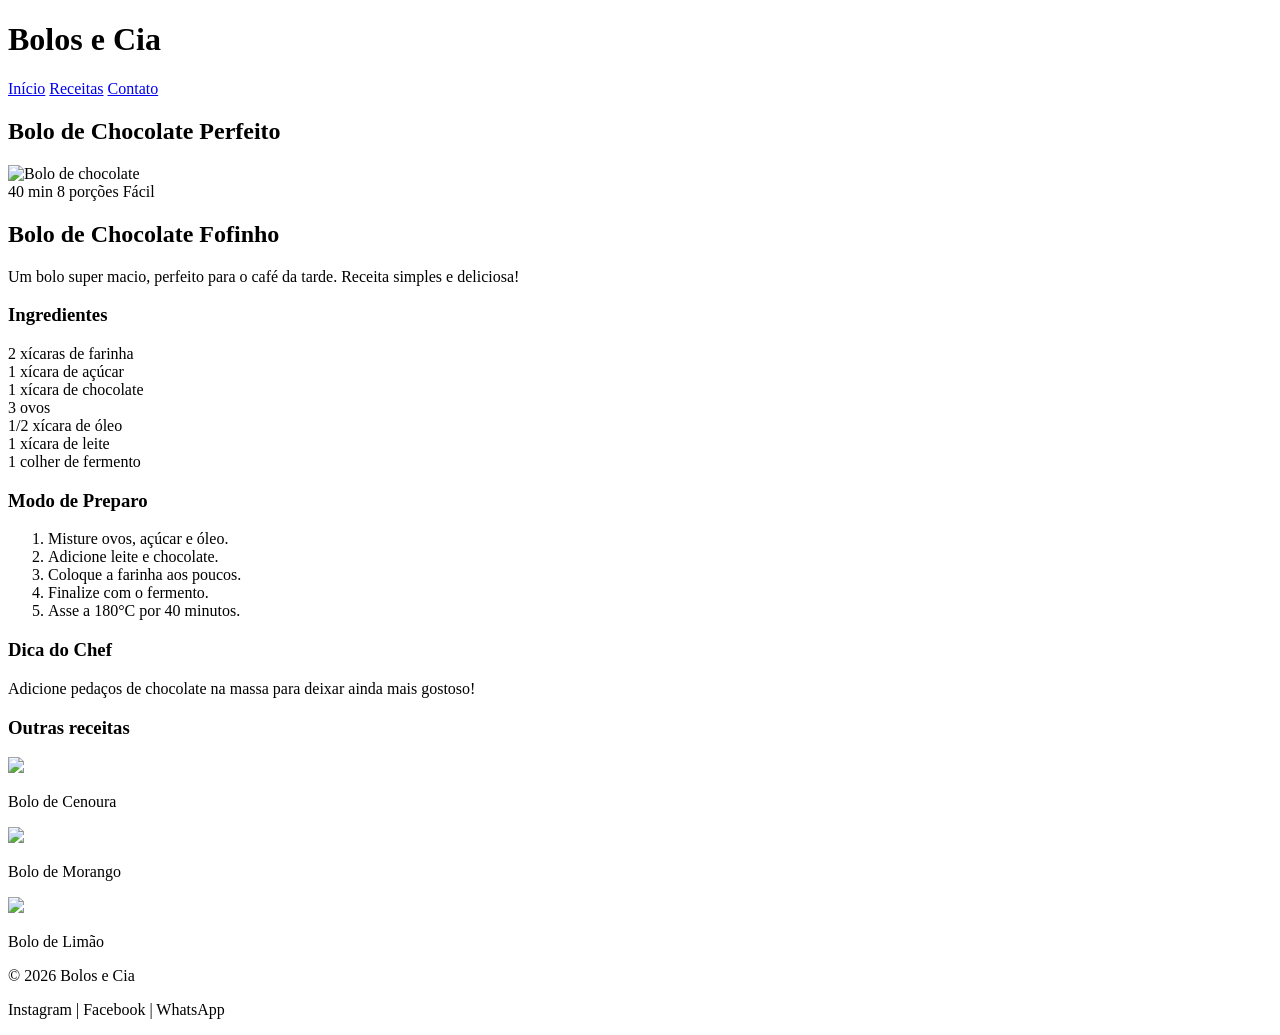
==== bolo chocolate.html @ aef73c98 "Add HTML file for Bolo de Chocolate recipe This file contains the HTML structure for a chocolate cak" ====
<!DOCTYPE html>
<html lang="pt-br">
<head>
    <meta charset="UTF-8">
    <title>Bolo de Chocolate | Bolos e Cia</title>
    <link rel="stylesheet" href="mystyle.css">
    <link href="https://fonts.googleapis.com/css2?family=Playfair+Display:wght@700&family=Poppins:wght@300;400;600&display=swap" rel="stylesheet">
</head>
<body>
    <header class="topo">
        <h1>Bolos e Cia</h1>
        <nav>
            <a href="#">Início</a>
            <a href="#">Receitas</a>
            <a href="#">Contato</a>
        </nav>
    </header>
    <section class="banner">
        <h2>Bolo de Chocolate Perfeito  </h2>
    </section>
    <main class="container">
        <section class="receita">
            <img src= "https://receitasdepanela.com.br/wp-content/uploads/2025/12/BOLO-DE-CHOCOLATE-FOFINHO.jpg" alt="Bolo de chocolate">
            <div class="info-topo">
                <span> 40 min</span>
                <span> 8 porções</span>
                <span> Fácil</span>
            </div>
            <h2>Bolo de Chocolate Fofinho</h2>
            <p class="descricao">
                Um bolo super macio, perfeito para o café da tarde. Receita simples e deliciosa!
            </p>
            <div class="ingredientes">
                <h3> Ingredientes</h3>
                <div class="grid">
                    <div>2 xícaras de farinha</div>
                    <div>1 xícara de açúcar</div>
                    <div>1 xícara de chocolate</div>
                    <div>3 ovos</div>
                    <div>1/2 xícara de óleo</div>
                    <div>1 xícara de leite</div>
                    <div>1 colher de fermento</div>
                </div>
            </div>
            <div class="preparo">
                <h3> Modo de Preparo</h3>
                <ol>
                    <li>Misture ovos, açúcar e óleo.</li>
                    <li>Adicione leite e chocolate.</li>
                    <li>Coloque a farinha aos poucos.</li>
                    <li>Finalize com o fermento.</li>
                    <li>Asse a 180°C por 40 minutos.</li>
                </ol>
            </div>
            <div class="dica">
                <h3> Dica do Chef</h3>
                <p>Adicione pedaços de chocolate na massa para deixar ainda mais gostoso!</p>
            </div>
        </section>
        <section class="relacionadas">
            <h3>Outras receitas</h3>
            <div class="cards">
                <div class="mini-card">
                    <img src="https://recipesblob.oetker.com.br/assets/11ed1b54a18b427ea8e7f7d141f0a34d/1272x764/bolo_cenoura_horizontal.jpg">
                    <p>Bolo de Cenoura</p>
                </div>
                <div class="mini-card">
                    <img src="https://www.sabornamesa.com.br/media/k2/items/cache/24d767ce6c156eb07b1fc26c266211f5_XL.jpg">
                    <p>Bolo de Morango</p>
                </div>
                <div class="mini-card">
                    <img src="https://revistaanamaria.com.br/wp-content/uploads/2022/11/Bolo-de-limao.jpg">
                    <p>Bolo de Limão</p>
                </div>
            </div>
        </section>
    </main>
    <footer>
        <p>© 2026 Bolos e Cia</p>
        <p>Instagram | Facebook | WhatsApp</p>
    </footer>
</body>
</html>
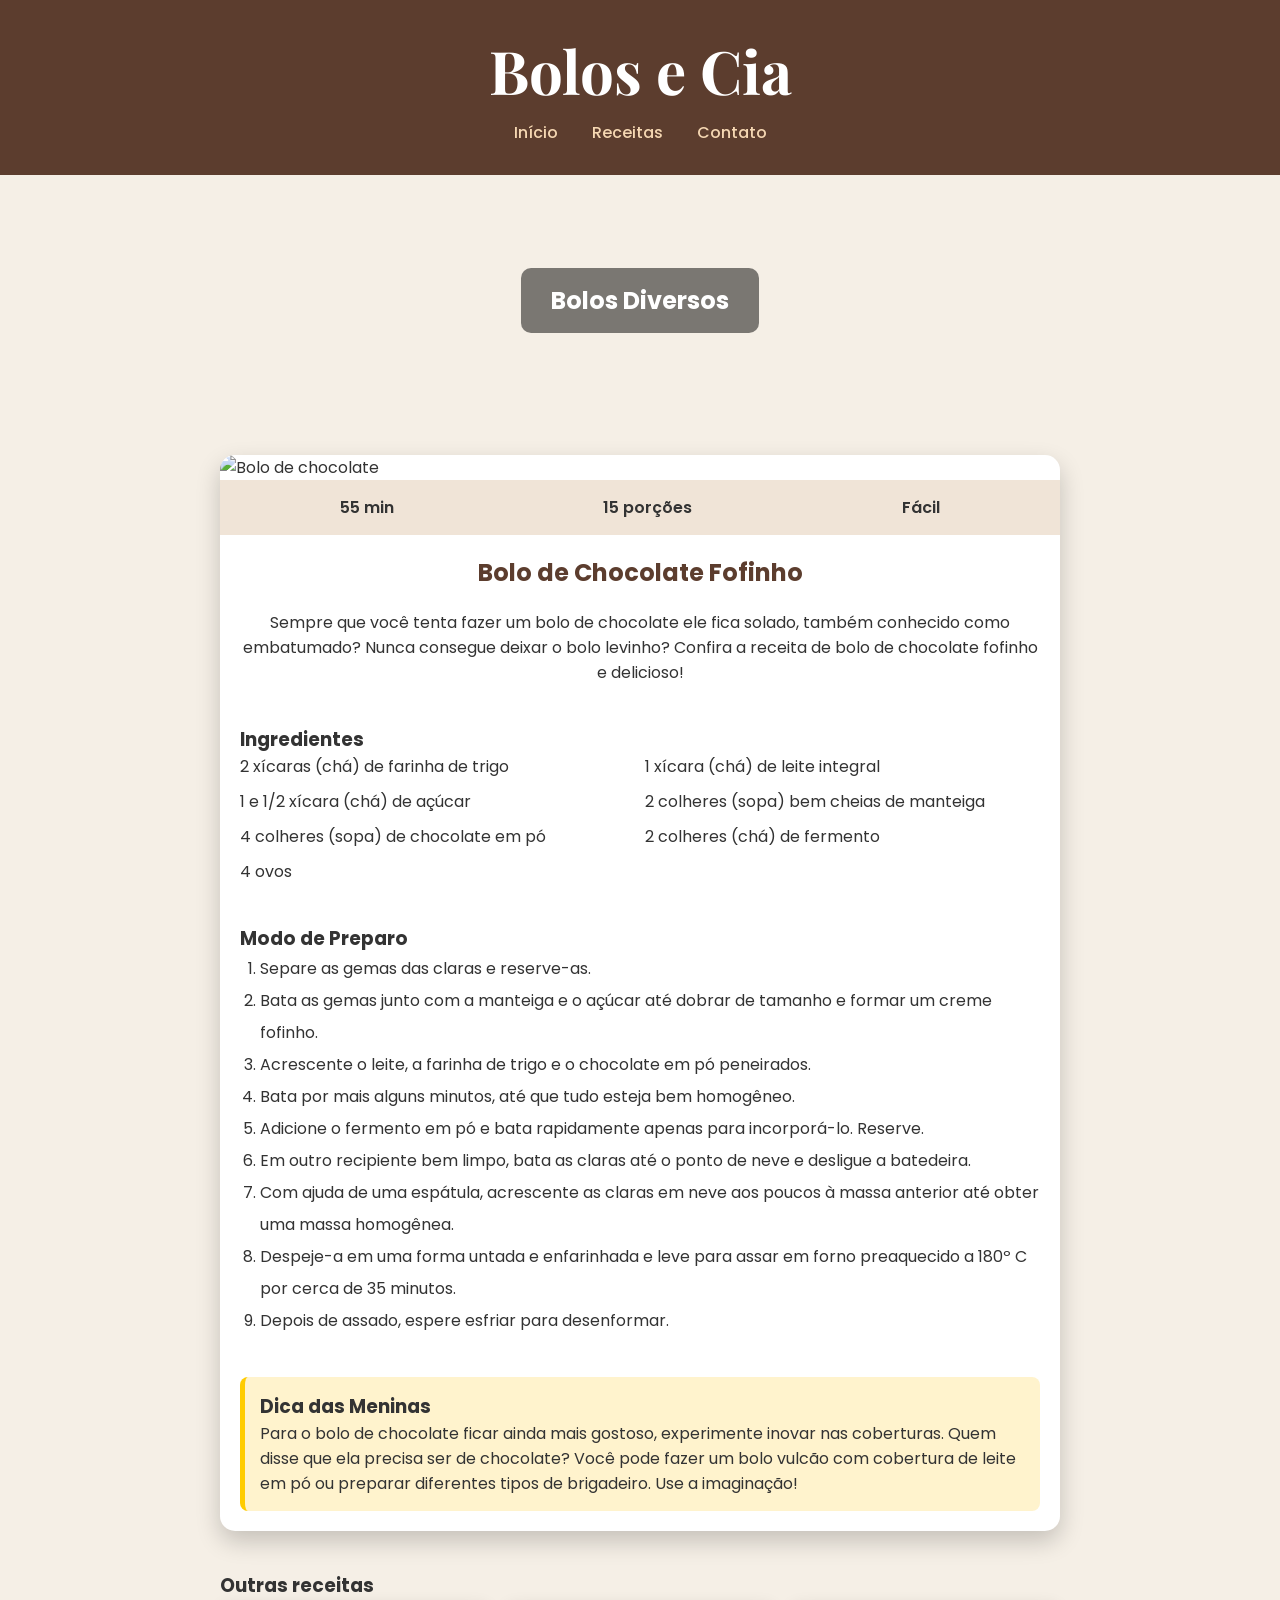
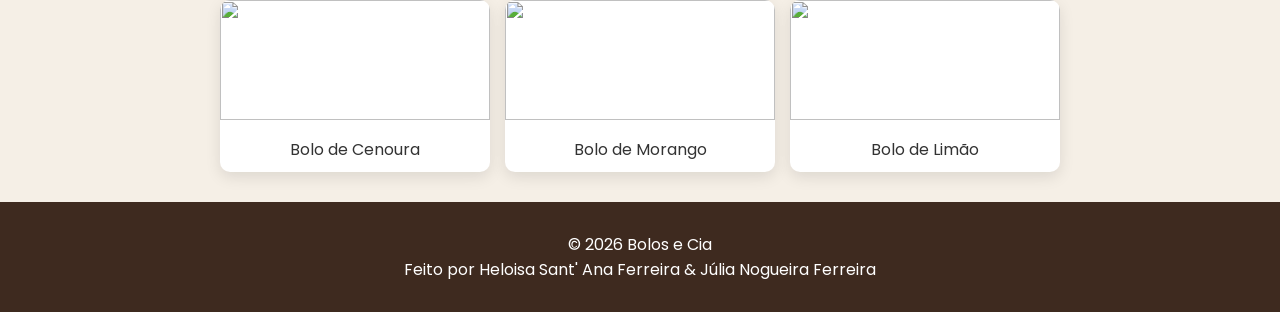
==== commit 2d3480b3: "Update chocolate cake recipe details and tips" ====
--- a/bolo chocolate.html
+++ b/bolo chocolate.html
@@ -16,45 +16,49 @@
         </nav>
     </header>
     <section class="banner">
-        <h2>Bolo de Chocolate Perfeito  </h2>
+        <h2>Bolos Diversos</h2>
     </section>
     <main class="container">
         <section class="receita">
             <img src= "https://receitasdepanela.com.br/wp-content/uploads/2025/12/BOLO-DE-CHOCOLATE-FOFINHO.jpg" alt="Bolo de chocolate">
             <div class="info-topo">
-                <span> 40 min</span>
-                <span> 8 porções</span>
+                <span> 55 min</span>
+                <span> 15 porções</span>
                 <span> Fácil</span>
             </div>
             <h2>Bolo de Chocolate Fofinho</h2>
             <p class="descricao">
-                Um bolo super macio, perfeito para o café da tarde. Receita simples e deliciosa!
+                Sempre que você tenta fazer um bolo de chocolate ele fica solado, também conhecido como embatumado? Nunca consegue deixar o bolo levinho? Confira a receita de bolo de chocolate fofinho e delicioso!
             </p>
             <div class="ingredientes">
                 <h3> Ingredientes</h3>
                 <div class="grid">
-                    <div>2 xícaras de farinha</div>
-                    <div>1 xícara de açúcar</div>
-                    <div>1 xícara de chocolate</div>
-                    <div>3 ovos</div>
-                    <div>1/2 xícara de óleo</div>
-                    <div>1 xícara de leite</div>
-                    <div>1 colher de fermento</div>
+                    <div>2 xícaras (chá) de farinha de trigo</div>
+                    <div>1 xícara (chá) de leite integral</div>
+                    <div>1 e 1/2 xícara (chá) de açúcar</div>
+                    <div>2 colheres (sopa) bem cheias de manteiga</div>
+                    <div>4 colheres (sopa) de chocolate em pó</div>
+                    <div>2 colheres (chá) de fermento</div>
+                    <div>4 ovos</div>
                 </div>
             </div>
             <div class="preparo">
                 <h3> Modo de Preparo</h3>
                 <ol>
-                    <li>Misture ovos, açúcar e óleo.</li>
-                    <li>Adicione leite e chocolate.</li>
-                    <li>Coloque a farinha aos poucos.</li>
-                    <li>Finalize com o fermento.</li>
-                    <li>Asse a 180°C por 40 minutos.</li>
+                    <li>Separe as gemas das claras e reserve-as.</li>
+                    <li>Bata as gemas junto com a manteiga e o açúcar até dobrar de tamanho e formar um creme fofinho.</li>
+                    <li>Acrescente o leite, a farinha de trigo e o chocolate em pó peneirados.</li>
+                    <li>Bata por mais alguns minutos, até que tudo esteja bem homogêneo.</li>
+                    <li>Adicione o fermento em pó e bata rapidamente apenas para incorporá-lo. Reserve.</li>
+                    <li>Em outro recipiente bem limpo, bata as claras até o ponto de neve e desligue a batedeira.</li>
+                    <li>Com ajuda de uma espátula, acrescente as claras em neve aos poucos à massa anterior até obter uma massa homogênea.</li>
+                    <li>Despeje-a em uma forma untada e enfarinhada e leve para assar em forno preaquecido a 180º C por cerca de 35 minutos.</li>
+                    <li>Depois de assado, espere esfriar para desenformar.</li>
                 </ol>
             </div>
             <div class="dica">
-                <h3> Dica do Chef</h3>
-                <p>Adicione pedaços de chocolate na massa para deixar ainda mais gostoso!</p>
+                <h3> Dica das Meninas</h3>
+                <p>Para o bolo de chocolate ficar ainda mais gostoso, experimente inovar nas coberturas. Quem disse que ela precisa ser de chocolate? Você pode fazer um bolo vulcão com cobertura de leite em pó ou preparar diferentes tipos de brigadeiro. Use a imaginação!</p>
             </div>
         </section>
         <section class="relacionadas">
@@ -77,7 +81,7 @@
     </main>
     <footer>
         <p>© 2026 Bolos e Cia</p>
-        <p>Instagram | Facebook | WhatsApp</p>
+        <p>Feito por Heloisa Sant' Ana Ferreira & Júlia Nogueira Ferreira</p>
     </footer>
 </body>
 </html>
--- a/mystyle.css
+++ b/mystyle.css
@@ -0,0 +1,151 @@
+* {
+    margin: 0;
+    padding: 0;
+    box-sizing: border-box;
+    }
+    
+ body {
+    font-family: 'Poppins', sans-serif;
+    background: #f5efe6;
+    color: #333;
+    }
+    
+
+.topo {
+    background: #5c3d2e;
+    padding: 30px;
+    text-align: center;
+    }
+    
+.topo h1 {
+    font-family: 'Playfair Display', serif;
+    font-size: 60px;
+    color: white;
+    }
+    
+.topo nav {
+    margin-top: 10px;
+    }
+    
+.topo nav a {
+    color: #f5d7b2;
+    margin: 0 15px;
+    text-decoration: none;
+    font-weight: 500;
+    }
+    
+.banner {
+    background: url("https://inmagazine.ig.com.br/wp-content/uploads/2024/11/bolos-veganos-1024x585.jpg") center/cover;
+    height: 250px;
+    display: flex;
+    align-items: center;
+    justify-content: center;
+    }
+    
+.banner h2 {
+    background: rgba(0,0,0,0.5);
+    color: white;
+    padding: 15px 30px;
+    border-radius: 10px;
+    }
+    
+.container {
+    max-width: 900px;
+    margin: auto;
+    padding: 30px;
+    }
+    
+.receita {
+    background: white;
+    border-radius: 15px;
+    overflow: hidden;
+    box-shadow: 0 10px 25px rgba(0,0,0,0.2);
+    margin-bottom: 40px;
+    }
+    
+.receita img {
+    width: 100%;
+    height: 400px;
+    object-fit: cover;
+    }
+    
+.info-topo {
+    display: flex;
+    justify-content: space-around;
+    padding: 15px;
+    background: #f0e4d7;
+    font-weight: 600;
+    }
+    
+.receita h2 {
+    text-align: center;
+    margin: 20px;
+    color: #5c3d2e;
+    }
+    
+.descricao {
+    text-align: center;
+    padding: 0 20px 20px;
+    }
+    
+.ingredientes {
+    padding: 20px;
+    }
+    
+.grid {
+    display: grid;
+    grid-template-columns: 1fr 1fr;
+    gap: 10px;
+    }
+    
+.preparo {
+    padding: 20px;
+    }
+    
+.preparo ol {
+    margin-left: 20px;
+    line-height: 2;
+    }
+    
+.dica {
+    background: #fff3cd;
+    margin: 20px;
+    padding: 15px;
+    border-left: 5px solid #ffcc00;
+    border-radius: 8px;
+    }
+    
+.relacionadas {
+    margin-top: 30px;
+    }
+    
+.cards {
+    display: flex;
+    gap: 15px;
+    }
+    
+.mini-card {
+    background: white;
+    border-radius: 10px;
+    overflow: hidden;
+    width: 100%;
+    box-shadow: 0 5px 15px rgba(0,0,0,0.1);
+    }
+    
+.mini-card img {
+    width: 100%;
+    height: 120px;
+    object-fit: cover;
+    }
+    
+.mini-card p {
+    text-align: center;
+    padding: 10px;
+    }
+    
+footer {
+    background: #3e2a1f;
+    color: white;
+    text-align: center;
+    padding: 30px;
+    }
